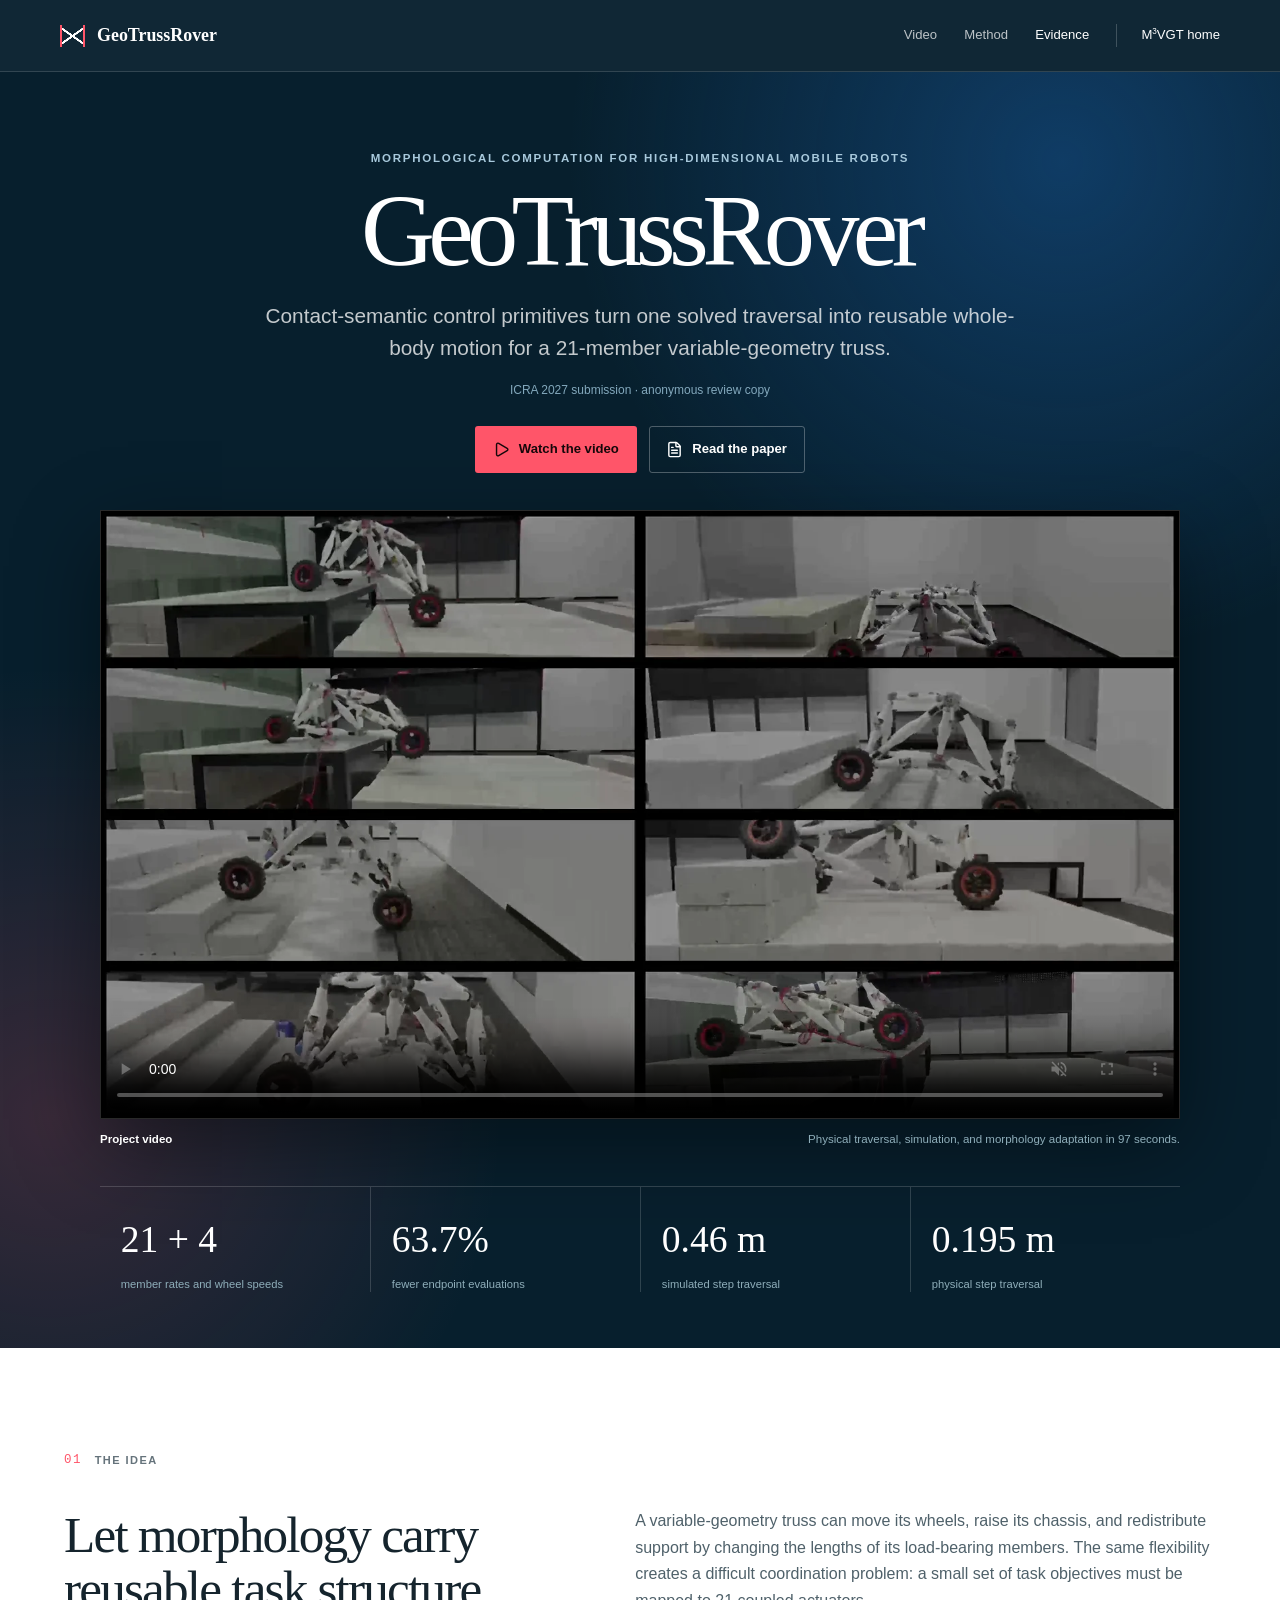
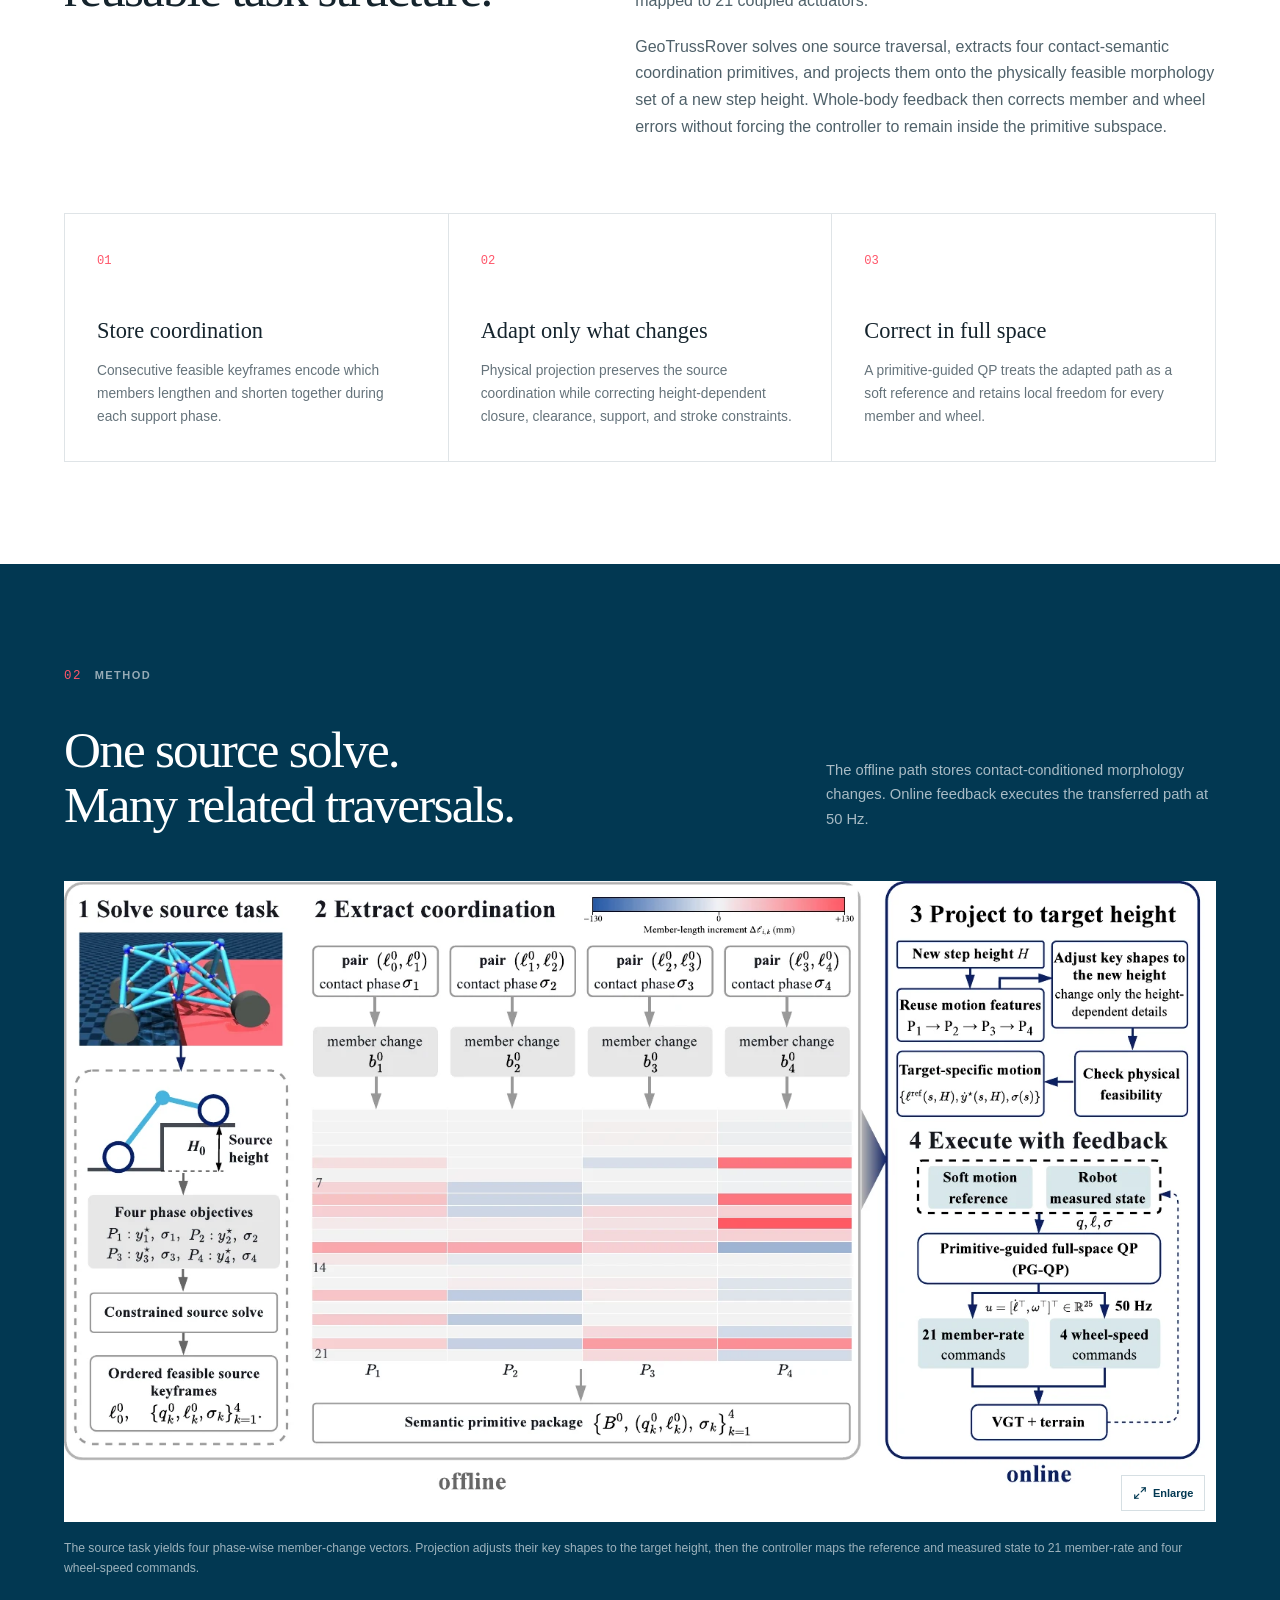
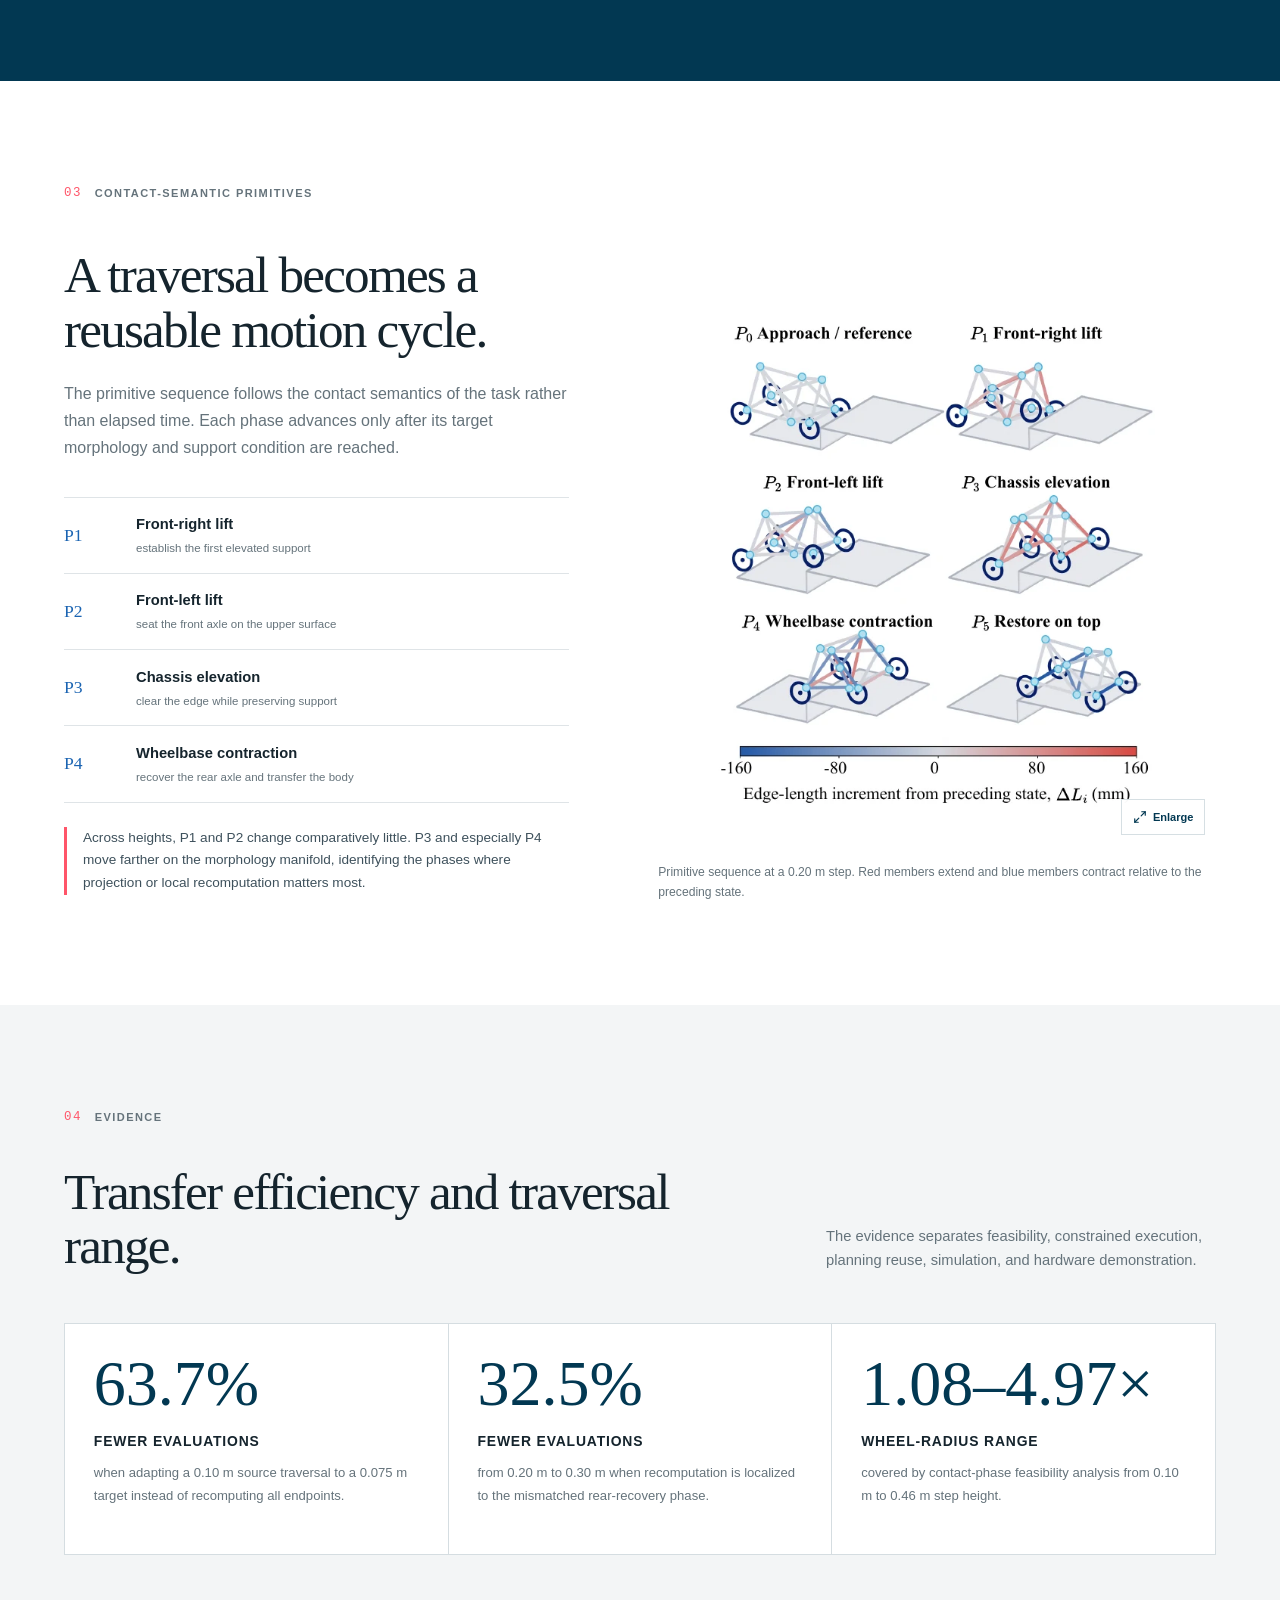
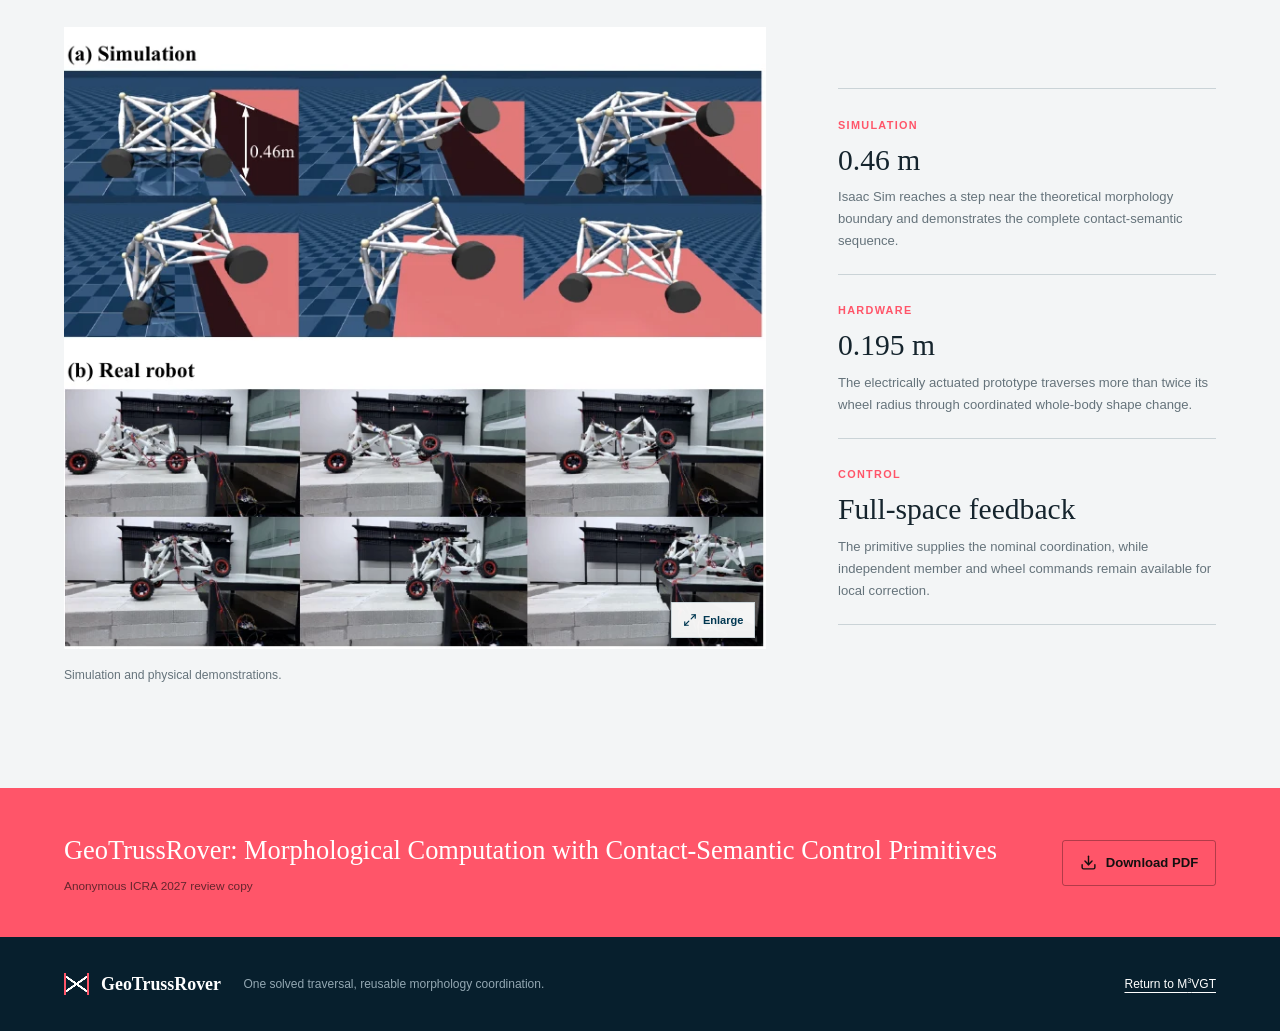
==== geotrussrover/index.html @ 6e85b012 "Add GeoTrussRover project subpage" ====
<!doctype html>
<html lang="en">
<head>
  <meta charset="utf-8">
  <meta name="viewport" content="width=device-width,initial-scale=1">
  <meta name="description" content="GeoTrussRover uses contact-semantic morphology primitives and constrained whole-body feedback to reuse a solved variable-geometry-truss traversal across step heights.">
  <meta name="theme-color" content="#071f2d">
  <link rel="canonical" href="https://m3vgt.github.io/geotrussrover/">
  <link rel="icon" type="image/svg+xml" href="data:image/svg+xml,%3Csvg xmlns='http://www.w3.org/2000/svg' viewBox='0 0 64 64'%3E%3Crect width='64' height='64' rx='12' fill='%23023852'/%3E%3Cg stroke='%23fff' stroke-width='4' fill='none'%3E%3Cpath d='M13 43 31 13l20 30H13Z'/%3E%3Cpath d='m13 43 38-20M31 13l-2 40'/%3E%3C/g%3E%3Cg fill='%23ff5569'%3E%3Ccircle cx='13' cy='43' r='5'/%3E%3Ccircle cx='31' cy='13' r='5'/%3E%3Ccircle cx='51' cy='43' r='5'/%3E%3C/g%3E%3C/svg%3E">
  <title>GeoTrussRover | Contact-Semantic Control Primitives</title>
  <link rel="stylesheet" href="style.css">
  <script defer src="../assets/vendor/lucide.min.js"></script>
  <script defer src="app.js"></script>
</head>
<body>
  <a class="skip-link" href="#video">Skip to the project video</a>

  <header class="site-header">
    <a class="brand" href="#top" aria-label="GeoTrussRover home">
      <span class="brand-mark" aria-hidden="true"></span>
      <span>GeoTrussRover</span>
    </a>
    <nav aria-label="Project navigation">
      <a href="#video">Video</a>
      <a href="#method">Method</a>
      <a href="#evidence">Evidence</a>
      <a class="parent-link" href="../">M<sup>3</sup>VGT home</a>
    </nav>
  </header>

  <main id="top">
    <section class="hero" aria-labelledby="project-title">
      <div class="hero-copy">
        <p class="kicker">Morphological computation for high-dimensional mobile robots</p>
        <h1 id="project-title">GeoTrussRover</h1>
        <p class="hero-subtitle">Contact-semantic control primitives turn one solved traversal into reusable whole-body motion for a 21-member variable-geometry truss.</p>
        <p class="review-note">ICRA 2027 submission · anonymous review copy</p>
        <div class="hero-actions">
          <a class="button primary" href="#video"><i data-lucide="play" aria-hidden="true"></i> Watch the video</a>
          <a class="button secondary" href="assets/docs/GeoTrussRover.pdf"><i data-lucide="file-text" aria-hidden="true"></i> Read the paper</a>
        </div>
      </div>

      <div id="video" class="hero-video">
        <div class="video-frame">
          <video controls autoplay muted playsinline preload="metadata" poster="assets/images/video-poster.webp" aria-label="GeoTrussRover project video">
            <source src="assets/video/geotrussrover-intro.mp4" type="video/mp4">
            Your browser does not support HTML video. <a href="assets/video/geotrussrover-intro.mp4">Download the project video.</a>
          </video>
        </div>
        <p class="video-caption"><span>Project video</span> Physical traversal, simulation, and morphology adaptation in 97 seconds.</p>
      </div>

      <div class="hero-metrics" aria-label="Project highlights">
        <div><strong>21 + 4</strong><span>member rates and wheel speeds</span></div>
        <div><strong>63.7%</strong><span>fewer endpoint evaluations</span></div>
        <div><strong>0.46 m</strong><span>simulated step traversal</span></div>
        <div><strong>0.195 m</strong><span>physical step traversal</span></div>
      </div>
    </section>

    <section class="summary section-pad" aria-labelledby="summary-title">
      <div class="section-index"><span>01</span> THE IDEA</div>
      <div class="summary-grid">
        <h2 id="summary-title">Let morphology carry reusable task structure.</h2>
        <div class="summary-copy">
          <p>A variable-geometry truss can move its wheels, raise its chassis, and redistribute support by changing the lengths of its load-bearing members. The same flexibility creates a difficult coordination problem: a small set of task objectives must be mapped to 21 coupled actuators.</p>
          <p>GeoTrussRover solves one source traversal, extracts four contact-semantic coordination primitives, and projects them onto the physically feasible morphology set of a new step height. Whole-body feedback then corrects member and wheel errors without forcing the controller to remain inside the primitive subspace.</p>
        </div>
      </div>
      <div class="idea-cards">
        <article><span>01</span><h3>Store coordination</h3><p>Consecutive feasible keyframes encode which members lengthen and shorten together during each support phase.</p></article>
        <article><span>02</span><h3>Adapt only what changes</h3><p>Physical projection preserves the source coordination while correcting height-dependent closure, clearance, support, and stroke constraints.</p></article>
        <article><span>03</span><h3>Correct in full space</h3><p>A primitive-guided QP treats the adapted path as a soft reference and retains local freedom for every member and wheel.</p></article>
      </div>
    </section>

    <section id="method" class="method section-pad" aria-labelledby="method-title">
      <div class="section-index light"><span>02</span> METHOD</div>
      <div class="section-heading light">
        <h2 id="method-title">One source solve.<br>Many related traversals.</h2>
        <p>The offline path stores contact-conditioned morphology changes. Online feedback executes the transferred path at 50 Hz.</p>
      </div>
      <figure class="wide-figure">
        <button class="zoom-trigger" data-image="assets/images/method.webp" data-caption="GeoTrussRover method: solve a source task, extract phase coordination, project it to a target height, and execute with primitive-guided whole-body feedback." aria-label="Enlarge the method figure">
          <img src="assets/images/method.webp" width="1568" height="872" loading="lazy" alt="GeoTrussRover pipeline from source traversal through primitive extraction and physical projection to whole-body feedback">
          <span class="zoom-label"><i data-lucide="maximize-2" aria-hidden="true"></i> Enlarge</span>
        </button>
        <figcaption>The source task yields four phase-wise member-change vectors. Projection adjusts their key shapes to the target height, then the controller maps the reference and measured state to 21 member-rate and four wheel-speed commands.</figcaption>
      </figure>
    </section>

    <section class="primitives section-pad" aria-labelledby="primitive-title">
      <div class="section-index"><span>03</span> CONTACT-SEMANTIC PRIMITIVES</div>
      <div class="primitive-layout">
        <div class="primitive-copy">
          <h2 id="primitive-title">A traversal becomes a reusable motion cycle.</h2>
          <p>The primitive sequence follows the contact semantics of the task rather than elapsed time. Each phase advances only after its target morphology and support condition are reached.</p>
          <ol class="phase-list">
            <li><span>P1</span><div><strong>Front-right lift</strong><small>establish the first elevated support</small></div></li>
            <li><span>P2</span><div><strong>Front-left lift</strong><small>seat the front axle on the upper surface</small></div></li>
            <li><span>P3</span><div><strong>Chassis elevation</strong><small>clear the edge while preserving support</small></div></li>
            <li><span>P4</span><div><strong>Wheelbase contraction</strong><small>recover the rear axle and transfer the body</small></div></li>
          </ol>
          <p class="phase-note">Across heights, P1 and P2 change comparatively little. P3 and especially P4 move farther on the morphology manifold, identifying the phases where projection or local recomputation matters most.</p>
        </div>
        <figure class="portrait-figure">
          <button class="zoom-trigger" data-image="assets/images/primitives.webp" data-caption="Contact-semantic primitive sequence at a 0.20 m step. Red members extend and blue members contract relative to the preceding state." aria-label="Enlarge the primitive sequence">
            <img src="assets/images/primitives.webp" width="737" height="800" loading="lazy" alt="Six stages of GeoTrussRover crossing a step with members colored by length change">
            <span class="zoom-label"><i data-lucide="maximize-2" aria-hidden="true"></i> Enlarge</span>
          </button>
          <figcaption>Primitive sequence at a 0.20 m step. Red members extend and blue members contract relative to the preceding state.</figcaption>
        </figure>
      </div>
    </section>

    <section id="evidence" class="evidence section-pad" aria-labelledby="evidence-title">
      <div class="section-index"><span>04</span> EVIDENCE</div>
      <div class="section-heading">
        <h2 id="evidence-title">Transfer efficiency and traversal range.</h2>
        <p>The evidence separates feasibility, constrained execution, planning reuse, simulation, and hardware demonstration.</p>
      </div>

      <div class="result-strip">
        <article><strong>63.7%</strong><h3>fewer evaluations</h3><p>when adapting a 0.10 m source traversal to a 0.075 m target instead of recomputing all endpoints.</p></article>
        <article><strong>32.5%</strong><h3>fewer evaluations</h3><p>from 0.20 m to 0.30 m when recomputation is localized to the mismatched rear-recovery phase.</p></article>
        <article><strong>1.08–4.97×</strong><h3>wheel-radius range</h3><p>covered by contact-phase feasibility analysis from 0.10 m to 0.46 m step height.</p></article>
      </div>

      <div class="evidence-layout">
        <figure class="evidence-figure">
          <button class="zoom-trigger" data-image="assets/images/evidence.webp" data-caption="GeoTrussRover simulation and physical demonstrations. Isaac Sim reaches 0.46 m; the electric prototype traverses 0.195 m." aria-label="Enlarge simulation and hardware evidence">
            <img src="assets/images/evidence.webp" width="753" height="668" loading="lazy" alt="Simulation sequence on a 0.46 m step and real robot sequence on a 0.195 m step">
            <span class="zoom-label"><i data-lucide="maximize-2" aria-hidden="true"></i> Enlarge</span>
          </button>
          <figcaption>Simulation and physical demonstrations.</figcaption>
        </figure>
        <div class="evidence-copy">
          <div><span>Simulation</span><h3>0.46 m</h3><p>Isaac Sim reaches a step near the theoretical morphology boundary and demonstrates the complete contact-semantic sequence.</p></div>
          <div><span>Hardware</span><h3>0.195 m</h3><p>The electrically actuated prototype traverses more than twice its wheel radius through coordinated whole-body shape change.</p></div>
          <div><span>Control</span><h3>Full-space feedback</h3><p>The primitive supplies the nominal coordination, while independent member and wheel commands remain available for local correction.</p></div>
        </div>
      </div>
    </section>

    <section class="paper-band" aria-label="Paper download">
      <div>
        <p>GeoTrussRover: Morphological Computation with Contact-Semantic Control Primitives</p>
        <span>Anonymous ICRA 2027 review copy</span>
      </div>
      <a class="button paper-button" href="assets/docs/GeoTrussRover.pdf"><i data-lucide="download" aria-hidden="true"></i> Download PDF</a>
    </section>
  </main>

  <footer>
    <a class="brand footer-brand" href="#top"><span class="brand-mark" aria-hidden="true"></span><span>GeoTrussRover</span></a>
    <p>One solved traversal, reusable morphology coordination.</p>
    <a href="../">Return to M<sup>3</sup>VGT</a>
  </footer>

  <dialog id="figure-dialog" aria-label="Enlarged research figure">
    <button id="close-dialog" class="dialog-close" aria-label="Close enlarged figure"><i data-lucide="x" aria-hidden="true"></i></button>
    <img id="dialog-image" alt="">
    <p id="dialog-caption"></p>
  </dialog>
</body>
</html>
---- geotrussrover/style.css ----
:root {
  --navy: #023852;
  --navy-deep: #071f2d;
  --blue: #1b64b2;
  --red: #ff5569;
  --paper: #ffffff;
  --soft: #f3f5f6;
  --line: #dfe4e7;
  --ink: #15242d;
  --muted: #65737b;
  --max: 1160px;
}

* { box-sizing: border-box; }
html { scroll-behavior: smooth; scroll-padding-top: 84px; }
body { margin: 0; color: var(--ink); background: var(--paper); font: 16px/1.68 -apple-system, BlinkMacSystemFont, "Segoe UI", Arial, sans-serif; }
a { color: inherit; text-underline-offset: 4px; }
button, video { font: inherit; }
button { color: inherit; }
img { display: block; max-width: 100%; }
h1, h2, h3, p, figure { margin: 0; }
h1, h2 { font-family: Georgia, "Times New Roman", serif; font-weight: 400; }
h2 { font-size: clamp(2.15rem, 4vw, 3.9rem); line-height: 1.06; letter-spacing: -0.035em; }
h3 { line-height: 1.35; }
sup { font-size: 0.62em; line-height: 0; }

.skip-link { position: fixed; left: 1rem; top: -5rem; z-index: 100; padding: 0.75rem 1rem; background: white; color: var(--navy); }
.skip-link:focus { top: 1rem; }

.site-header { position: sticky; top: 0; z-index: 30; height: 72px; display: flex; align-items: center; justify-content: space-between; gap: 2rem; padding: 0 max(4%, calc((100% - var(--max)) / 2)); border-bottom: 1px solid rgba(255,255,255,.14); background: rgba(7,31,45,.96); color: white; backdrop-filter: blur(14px); }
.brand { display: inline-flex; align-items: center; gap: 0.75rem; color: inherit; text-decoration: none; font-family: Georgia, "Times New Roman", serif; font-size: 1.12rem; font-weight: 600; }
.brand-mark { width: 25px; height: 22px; display: inline-block; background: linear-gradient(145deg, transparent 46%, white 47% 53%, transparent 54%), linear-gradient(35deg, transparent 46%, white 47% 53%, transparent 54%); border-left: 2px solid var(--red); border-right: 2px solid var(--red); }
nav { display: flex; align-items: center; gap: 1.7rem; }
nav a { color: rgba(255,255,255,.72); text-decoration: none; font-size: 0.82rem; }
nav a:hover, nav a.active { color: white; }
nav .parent-link { padding-left: 1.5rem; border-left: 1px solid rgba(255,255,255,.2); color: white; }

.hero { min-height: calc(100svh - 72px); padding: clamp(3rem, 6vw, 5.5rem) max(4%, calc((100% - var(--max)) / 2)) 3.5rem; color: white; background: radial-gradient(circle at 83% 7%, rgba(27,100,178,.42), transparent 31%), radial-gradient(circle at 4% 82%, rgba(255,85,105,.2), transparent 28%), var(--navy-deep); overflow: hidden; }
.hero-copy { max-width: 900px; margin: 0 auto 2.35rem; text-align: center; }
.kicker { margin-bottom: 1rem; color: #a8c9dc; font-size: 0.72rem; font-weight: 700; letter-spacing: 0.15em; text-transform: uppercase; }
h1 { font-size: clamp(3.3rem, 8vw, 7rem); line-height: 0.92; letter-spacing: -0.065em; }
.hero-subtitle { max-width: 760px; margin: 1.35rem auto 0; color: rgba(255,255,255,.76); font-size: clamp(1rem, 2vw, 1.3rem); line-height: 1.55; }
.review-note { margin-top: 1rem; color: #83a8bc; font-size: 0.75rem; }
.hero-actions { display: flex; justify-content: center; gap: 0.75rem; margin-top: 1.6rem; }
.button { min-height: 44px; display: inline-flex; align-items: center; justify-content: center; gap: 0.55rem; padding: 0.7rem 1.05rem; border: 1px solid transparent; border-radius: 3px; text-decoration: none; font-size: 0.82rem; font-weight: 650; }
.button svg { width: 17px; height: 17px; }
.button.primary { background: var(--red); color: #16070a; }
.button.primary:hover { background: #ff7383; }
.button.secondary { border-color: rgba(255,255,255,.28); color: white; }
.button.secondary:hover { border-color: white; }
.hero-video { width: min(100%, 1080px); margin: 0 auto; }
.video-frame { overflow: hidden; border: 1px solid rgba(255,255,255,.16); background: #000; box-shadow: 0 28px 80px rgba(0,0,0,.42); }
.video-frame video { display: block; width: 100%; aspect-ratio: 16 / 9; background: black; }
.video-caption { display: flex; justify-content: space-between; gap: 1rem; margin-top: 0.7rem; color: #8faeba; font-size: 0.72rem; }
.video-caption span { color: white; font-weight: 650; }
.hero-metrics { width: min(100%, 1080px); display: grid; grid-template-columns: repeat(4, 1fr); margin: 2.3rem auto 0; border-top: 1px solid rgba(255,255,255,.16); }
.hero-metrics div { padding: 1.35rem 1.3rem 0; border-left: 1px solid rgba(255,255,255,.16); }
.hero-metrics div:first-child { border-left: 0; }
.hero-metrics strong { display: block; font-family: Georgia, "Times New Roman", serif; font-size: clamp(1.6rem, 3vw, 2.35rem); font-weight: 400; }
.hero-metrics span { display: block; margin-top: 0.28rem; color: #8faeba; font-size: 0.7rem; line-height: 1.45; }

.section-pad { padding: clamp(4.3rem, 8vw, 7.5rem) max(5%, calc((100% - var(--max)) / 2)); }
.section-index { display: flex; align-items: center; gap: 0.8rem; margin-bottom: 2.4rem; color: var(--muted); font-size: 0.69rem; font-weight: 750; letter-spacing: 0.13em; }
.section-index span { color: var(--red); font: 0.78rem ui-monospace, SFMono-Regular, Menlo, monospace; }
.section-index.light { color: #95aab5; }
.section-heading { display: flex; justify-content: space-between; align-items: flex-end; gap: 3rem; margin-bottom: 3.1rem; }
.section-heading > p { max-width: 390px; color: var(--muted); font-size: 0.92rem; }
.section-heading.light > p { color: #a8bbc5; }

.summary-grid { display: grid; grid-template-columns: 0.9fr 1.1fr; gap: 6rem; }
.summary-copy { color: #4f616a; }
.summary-copy p + p { margin-top: 1.15rem; }
.idea-cards { display: grid; grid-template-columns: repeat(3, 1fr); gap: 1px; margin-top: 4.5rem; background: var(--line); border: 1px solid var(--line); }
.idea-cards article { min-height: 240px; padding: 2rem; background: white; }
.idea-cards article > span { color: var(--red); font: 0.76rem ui-monospace, SFMono-Regular, Menlo, monospace; }
.idea-cards h3 { margin-top: 2.7rem; font-family: Georgia, "Times New Roman", serif; font-size: 1.4rem; font-weight: 400; }
.idea-cards p { margin-top: 0.8rem; color: var(--muted); font-size: 0.86rem; }

.method { color: white; background: var(--navy); }
.wide-figure { margin-top: 1rem; }
.zoom-trigger { position: relative; width: 100%; display: block; padding: 0; overflow: hidden; border: 0; background: white; cursor: zoom-in; }
.zoom-trigger img { width: 100%; height: auto; transition: transform .35s ease; }
.zoom-trigger:hover img { transform: scale(1.008); }
.zoom-label { position: absolute; right: 0.7rem; bottom: 0.7rem; display: flex; align-items: center; gap: 0.4rem; padding: 0.48rem 0.65rem; border: 1px solid rgba(2,56,82,.16); background: rgba(255,255,255,.94); color: var(--navy); font-size: 0.69rem; font-weight: 650; }
.zoom-label svg { width: 14px; height: 14px; }
.wide-figure figcaption, .portrait-figure figcaption, .evidence-figure figcaption { margin-top: 1rem; color: #9eb3bd; font-size: 0.76rem; }

.primitive-layout { display: grid; grid-template-columns: .95fr 1.05fr; align-items: center; gap: clamp(3rem, 7vw, 7rem); }
.primitive-copy > p { max-width: 540px; margin-top: 1.5rem; color: var(--muted); }
.phase-list { padding: 0; margin: 2.2rem 0 0; list-style: none; border-top: 1px solid var(--line); }
.phase-list li { display: grid; grid-template-columns: 56px 1fr; gap: 1rem; align-items: center; padding: 0.9rem 0; border-bottom: 1px solid var(--line); }
.phase-list li > span { color: var(--blue); font-family: Georgia, "Times New Roman", serif; font-size: 1.1rem; }
.phase-list strong, .phase-list small { display: block; }
.phase-list strong { font-size: 0.92rem; }
.phase-list small { margin-top: 0.15rem; color: var(--muted); font-size: 0.72rem; }
.primitive-copy .phase-note { padding-left: 1rem; border-left: 3px solid var(--red); color: #3e515c; font-size: 0.85rem; }
.portrait-figure { max-width: 600px; justify-self: end; }
.portrait-figure .zoom-trigger { background: var(--soft); }
.portrait-figure figcaption { color: var(--muted); }

.evidence { background: var(--soft); }
.result-strip { display: grid; grid-template-columns: repeat(3, 1fr); gap: 1px; margin-bottom: 4.5rem; background: #d5dde1; border: 1px solid #d5dde1; }
.result-strip article { min-height: 230px; padding: 1.8rem; background: white; }
.result-strip strong { display: block; color: var(--navy); font-family: Georgia, "Times New Roman", serif; font-size: clamp(2.5rem, 5vw, 4.2rem); font-weight: 400; line-height: 1; }
.result-strip h3 { margin-top: 1rem; font-size: 0.87rem; text-transform: uppercase; letter-spacing: 0.06em; }
.result-strip p { margin-top: 0.7rem; color: var(--muted); font-size: 0.82rem; }
.evidence-layout { display: grid; grid-template-columns: 1.3fr 0.7fr; gap: 4.5rem; align-items: center; }
.evidence-figure .zoom-trigger { background: white; }
.evidence-figure figcaption { color: var(--muted); }
.evidence-copy { border-top: 1px solid #cad3d7; }
.evidence-copy > div { padding: 1.35rem 0; border-bottom: 1px solid #cad3d7; }
.evidence-copy span { color: var(--red); font-size: 0.68rem; font-weight: 750; letter-spacing: 0.12em; text-transform: uppercase; }
.evidence-copy h3 { margin-top: 0.2rem; font-family: Georgia, "Times New Roman", serif; font-size: 1.85rem; font-weight: 400; }
.evidence-copy p { margin-top: 0.35rem; color: var(--muted); font-size: 0.82rem; }

.paper-band { display: flex; align-items: center; justify-content: space-between; gap: 2rem; padding: 2.5rem max(5%, calc((100% - var(--max)) / 2)); color: white; background: var(--red); }
.paper-band p { font-family: Georgia, "Times New Roman", serif; font-size: clamp(1.15rem, 2.5vw, 1.65rem); }
.paper-band span { display: block; margin-top: 0.3rem; color: rgba(18,13,14,.65); font-size: 0.74rem; }
.paper-button { flex-shrink: 0; border-color: rgba(0,0,0,.3); color: #141010; }
.paper-button:hover { background: white; }

footer { display: flex; align-items: center; gap: 1.4rem; padding: 2rem max(5%, calc((100% - var(--max)) / 2)); color: #93a7b2; background: var(--navy-deep); font-size: 0.75rem; }
footer .footer-brand { color: white; }
footer > a:last-child { margin-left: auto; color: white; }

dialog { width: min(1320px, 96vw); max-height: 95svh; padding: 2.5rem 1.2rem 1.2rem; overflow: auto; border: 1px solid var(--line); background: white; }
dialog::backdrop { background: rgba(2,20,29,.83); }
dialog img { width: 100%; max-height: 80svh; object-fit: contain; }
dialog p { margin-top: 1rem; color: var(--muted); font-size: 0.78rem; }
.dialog-close { position: sticky; top: 0; z-index: 2; float: right; width: 38px; height: 38px; display: grid; place-items: center; border: 1px solid var(--line); background: white; cursor: pointer; }
.dialog-close svg { width: 18px; height: 18px; }

button:focus-visible, a:focus-visible, video:focus-visible { outline: 3px solid var(--red); outline-offset: 4px; }

@media (max-width: 900px) {
  .site-header { padding: 0 4%; }
  nav { gap: 1rem; }
  nav .parent-link { padding-left: 1rem; }
  .summary-grid, .primitive-layout, .evidence-layout { grid-template-columns: 1fr; gap: 3rem; }
  .portrait-figure { justify-self: center; }
  .section-heading { align-items: flex-start; }
}

@media (max-width: 680px) {
  .site-header { height: 62px; }
  .site-header .brand span:last-child { display: none; }
  nav a { font-size: 0.72rem; }
  nav a:nth-child(2) { display: none; }
  nav .parent-link { padding-left: 0.8rem; }
  .hero { min-height: auto; padding-top: 3.2rem; }
  .hero-copy { margin-bottom: 1.8rem; }
  .hero-actions { flex-wrap: wrap; }
  .video-caption { display: block; }
  .video-caption span { margin-right: 0.4rem; }
  .hero-metrics { grid-template-columns: 1fr 1fr; }
  .hero-metrics div:nth-child(3) { border-left: 0; border-top: 1px solid rgba(255,255,255,.16); }
  .hero-metrics div:nth-child(4) { border-top: 1px solid rgba(255,255,255,.16); }
  .section-pad { padding-top: 4.2rem; padding-bottom: 4.2rem; }
  .section-heading { display: block; }
  .section-heading > p { margin-top: 1.3rem; }
  .idea-cards, .result-strip { grid-template-columns: 1fr; }
  .idea-cards article, .result-strip article { min-height: auto; }
  .idea-cards h3 { margin-top: 1.7rem; }
  .paper-band { align-items: flex-start; flex-direction: column; }
  footer { flex-wrap: wrap; }
  footer p { width: 100%; }
  footer > a:last-child { margin-left: 0; }
}

@media (prefers-reduced-motion: reduce) {
  html { scroll-behavior: auto; }
  * { transition: none !important; }
}
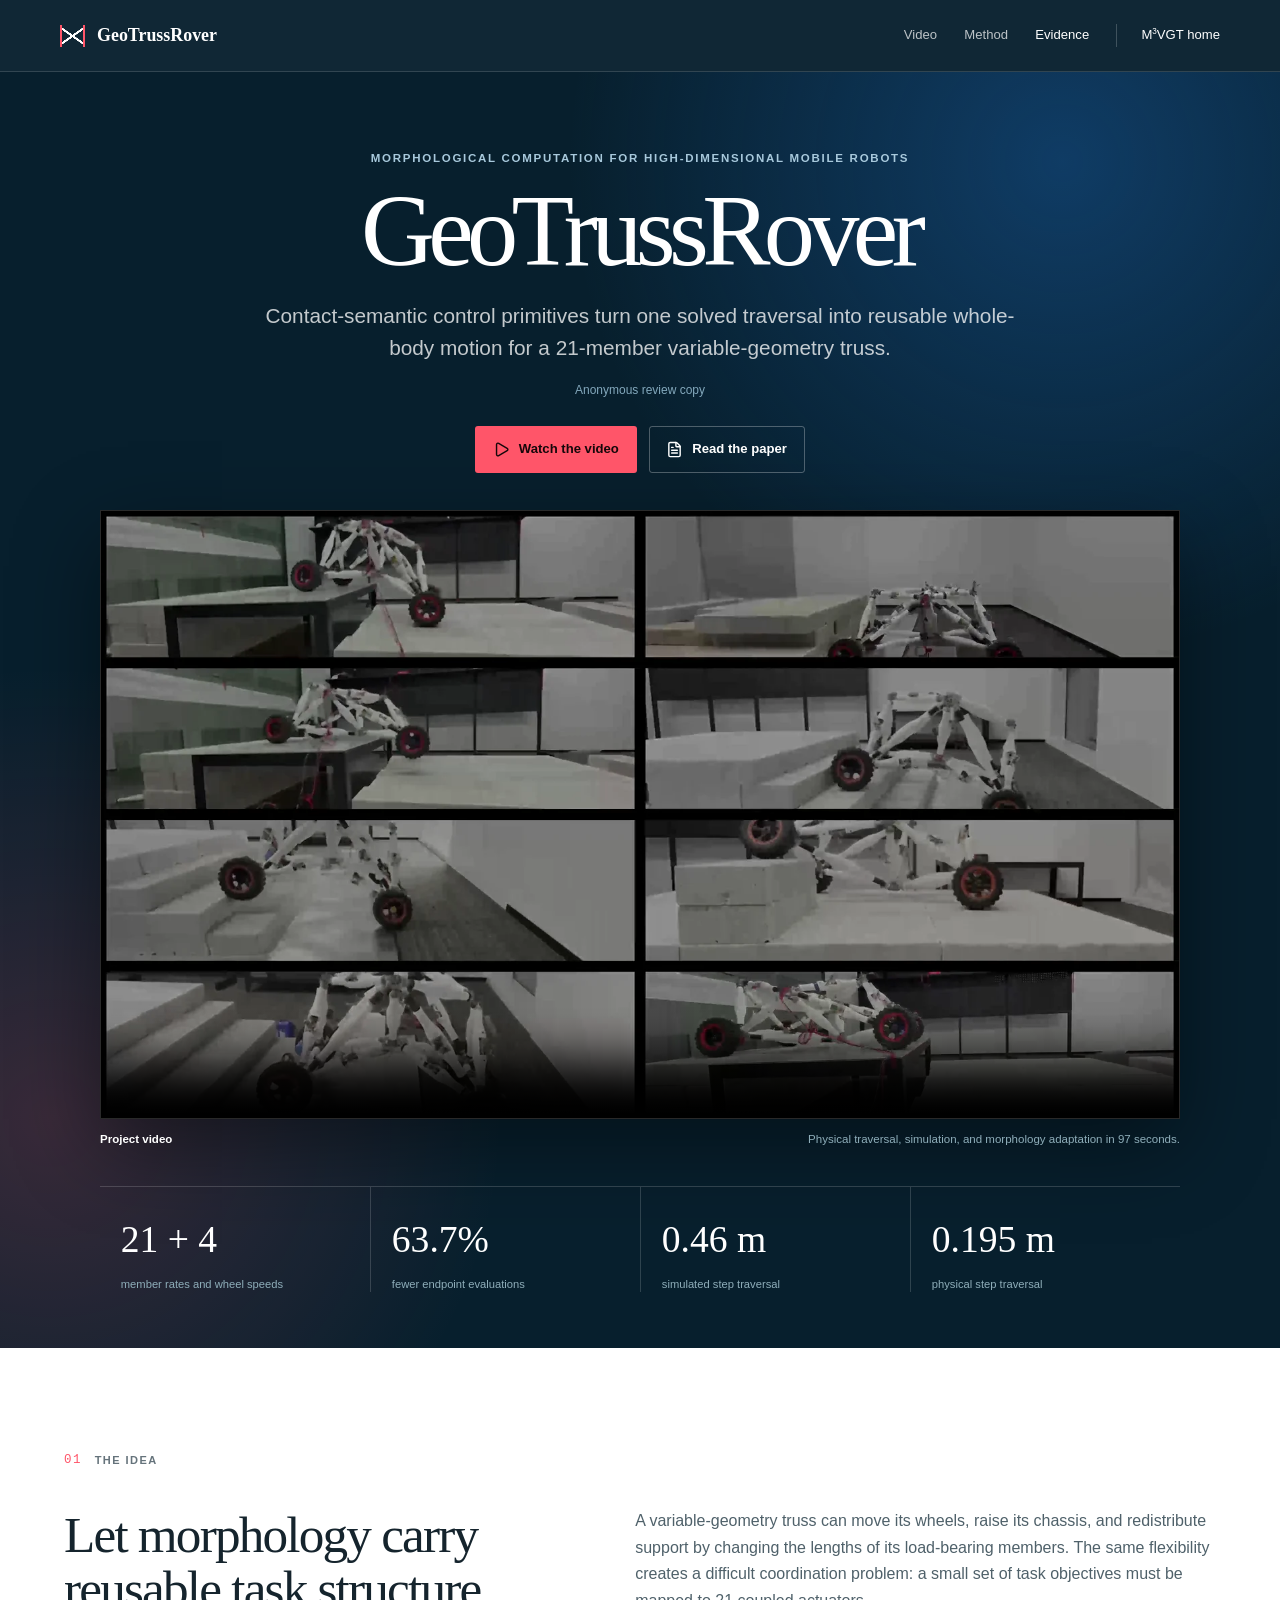
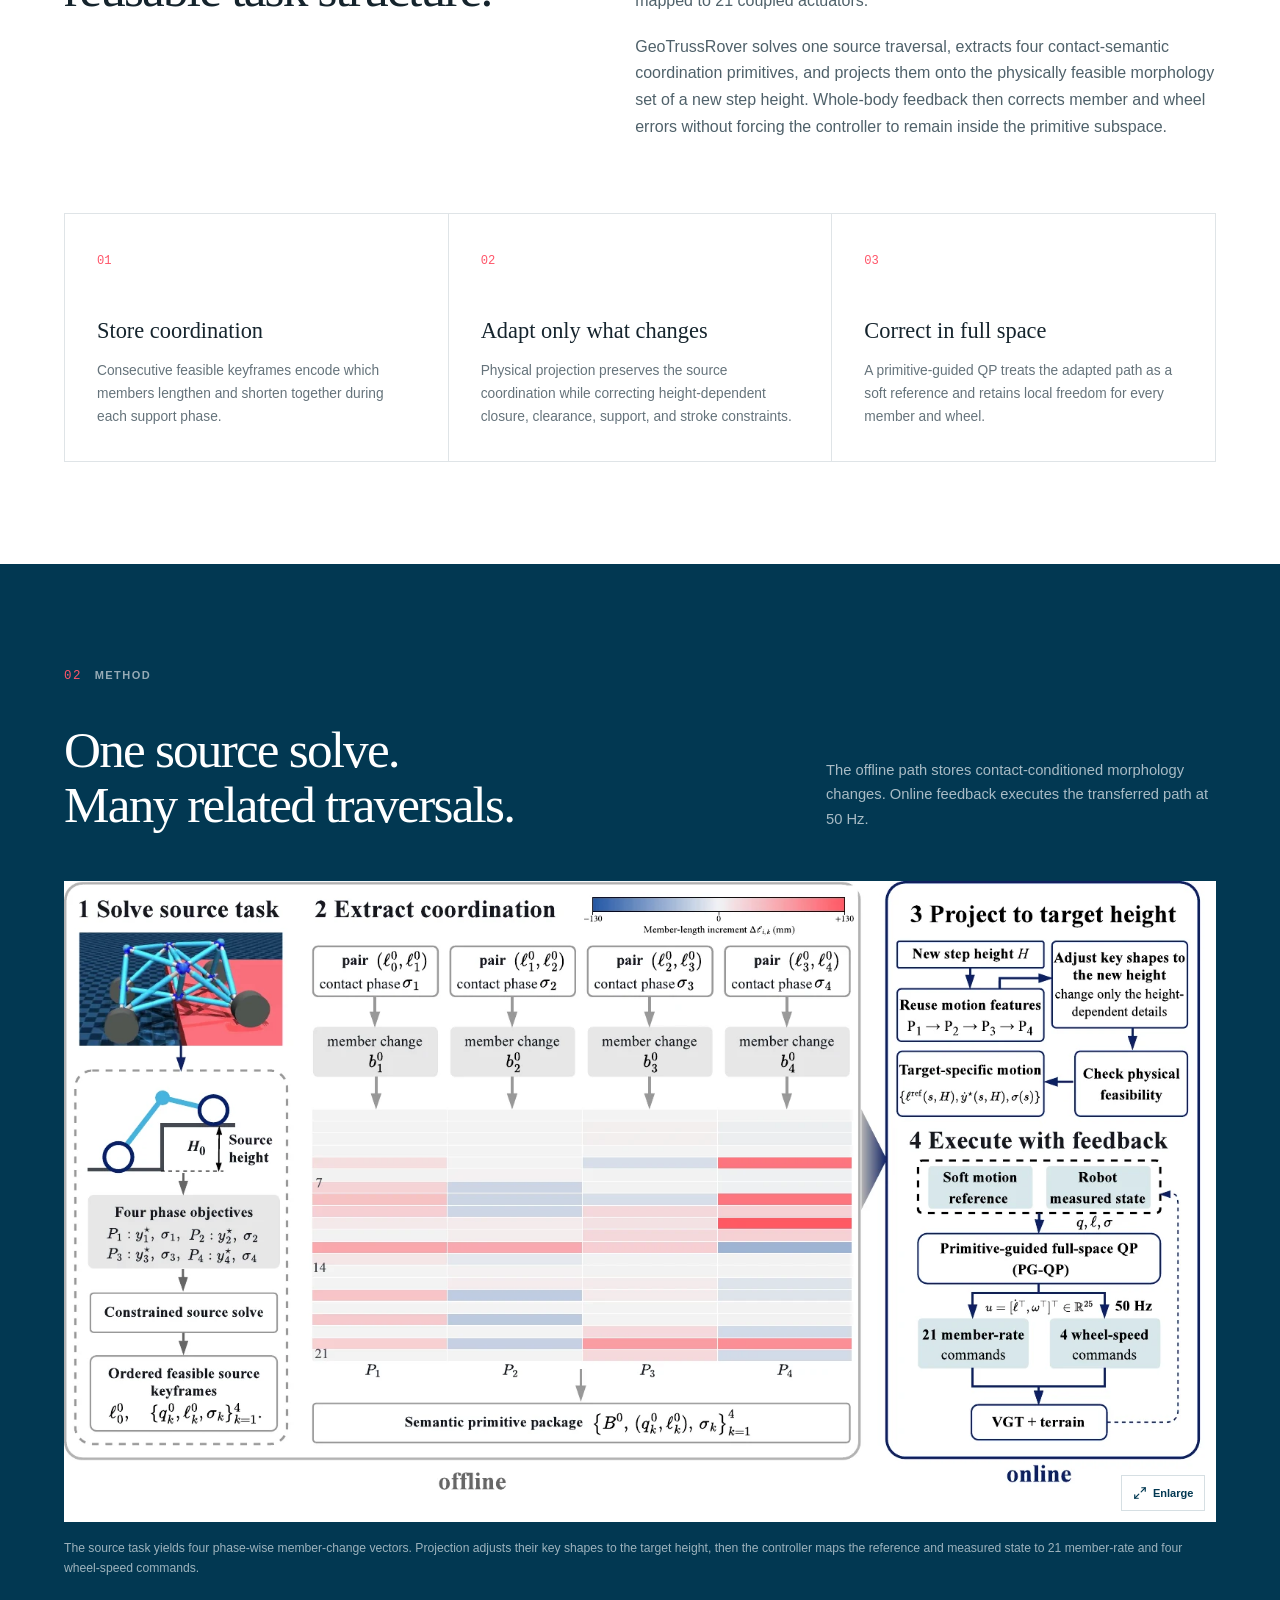
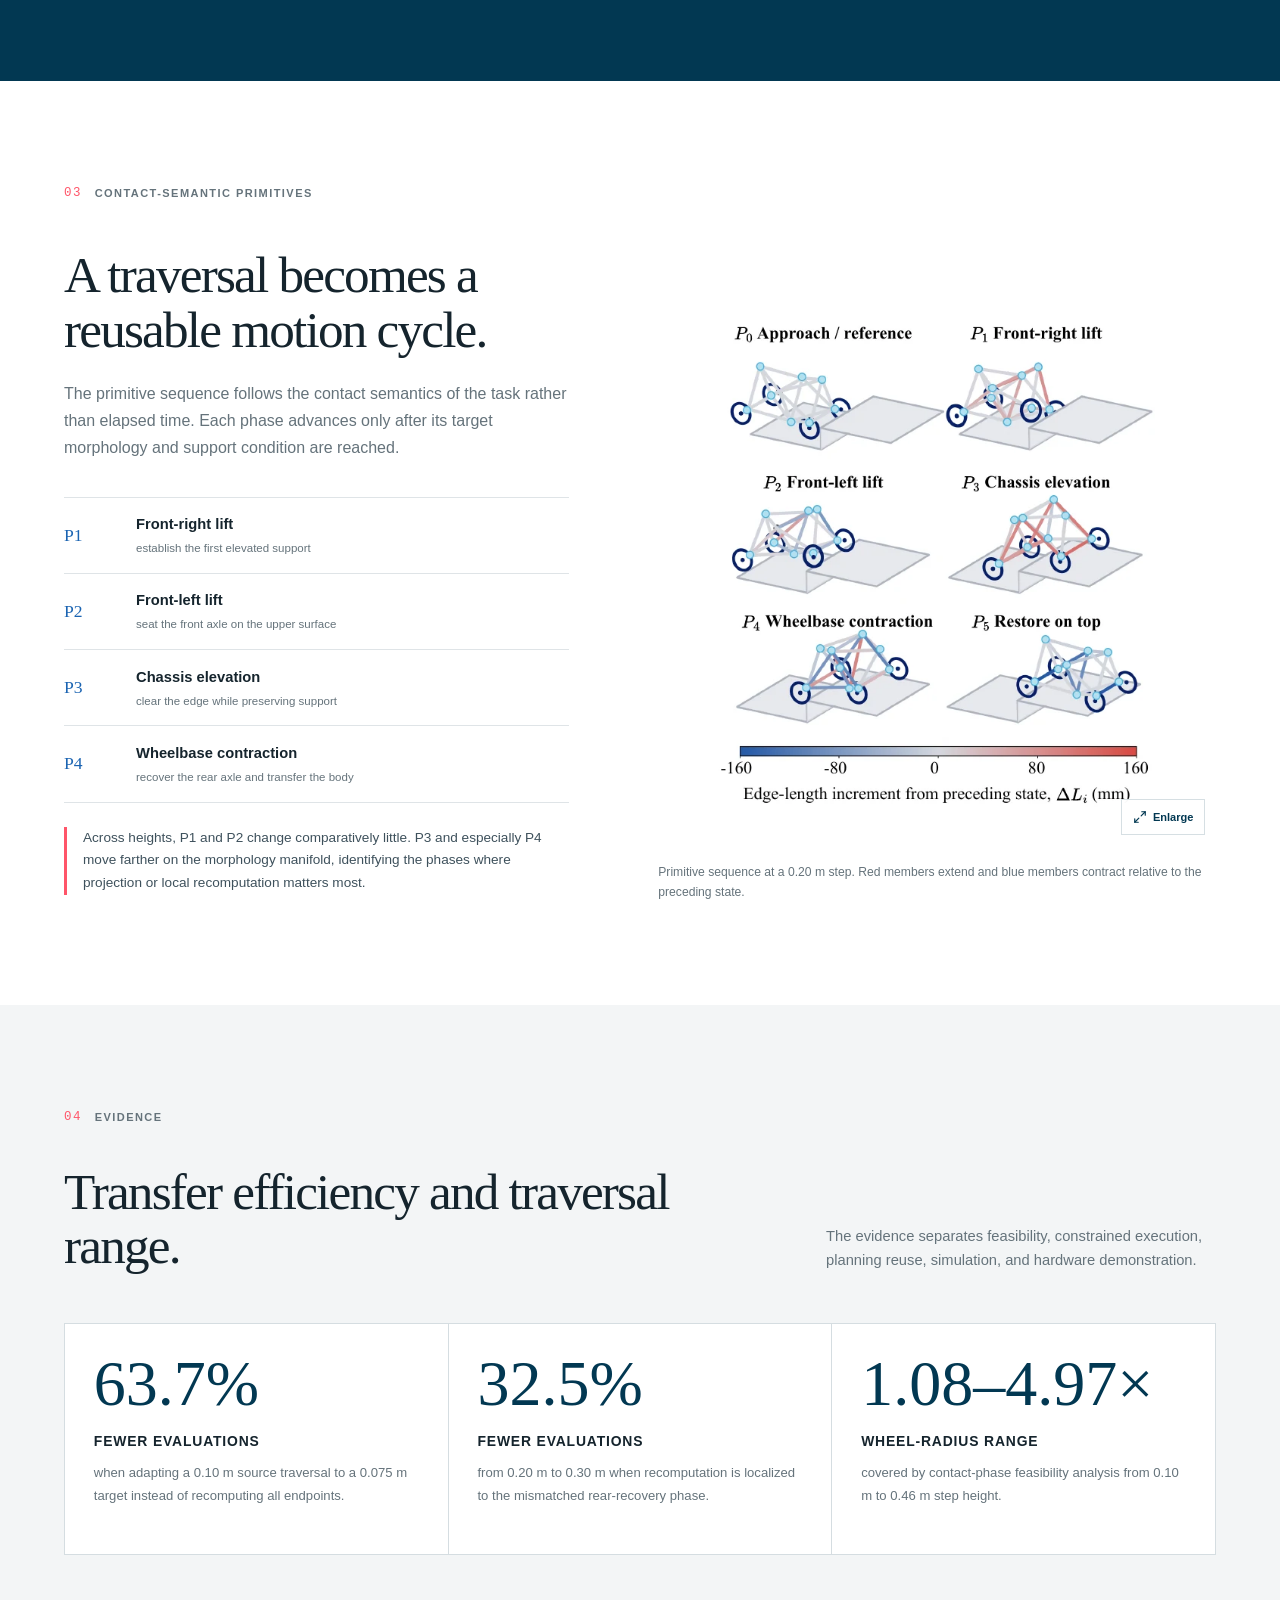
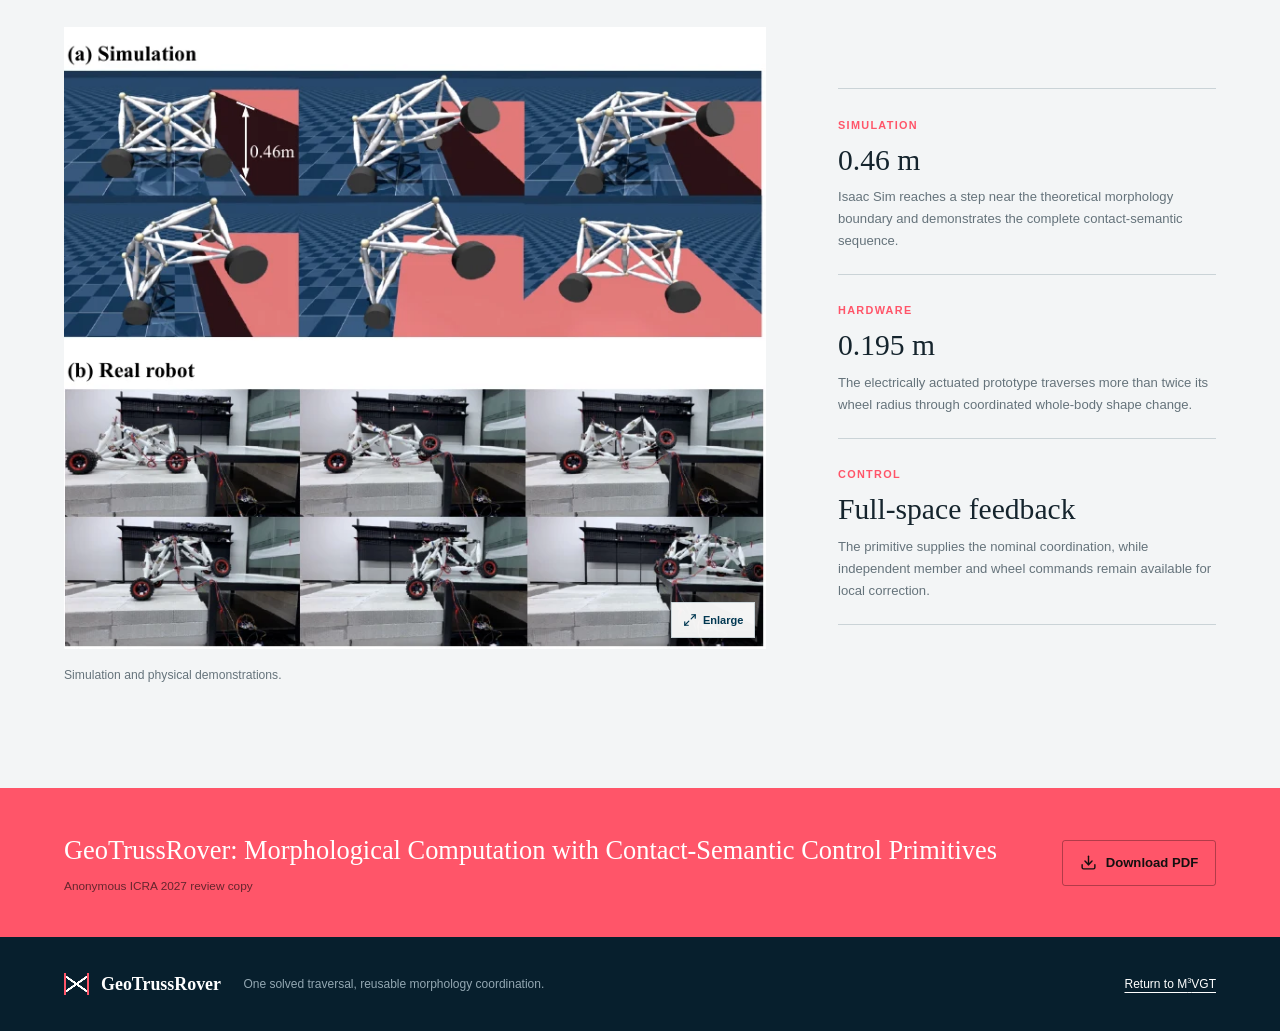
==== commit 8c398f3c: "Remove ICRA submission label" ====
--- a/geotrussrover/index.html
+++ b/geotrussrover/index.html
@@ -34,7 +34,7 @@
         <p class="kicker">Morphological computation for high-dimensional mobile robots</p>
         <h1 id="project-title">GeoTrussRover</h1>
         <p class="hero-subtitle">Contact-semantic control primitives turn one solved traversal into reusable whole-body motion for a 21-member variable-geometry truss.</p>
-        <p class="review-note">ICRA 2027 submission · anonymous review copy</p>
+        <p class="review-note">Anonymous review copy</p>
         <div class="hero-actions">
           <a class="button primary" href="#video"><i data-lucide="play" aria-hidden="true"></i> Watch the video</a>
           <a class="button secondary" href="assets/docs/GeoTrussRover.pdf"><i data-lucide="file-text" aria-hidden="true"></i> Read the paper</a>
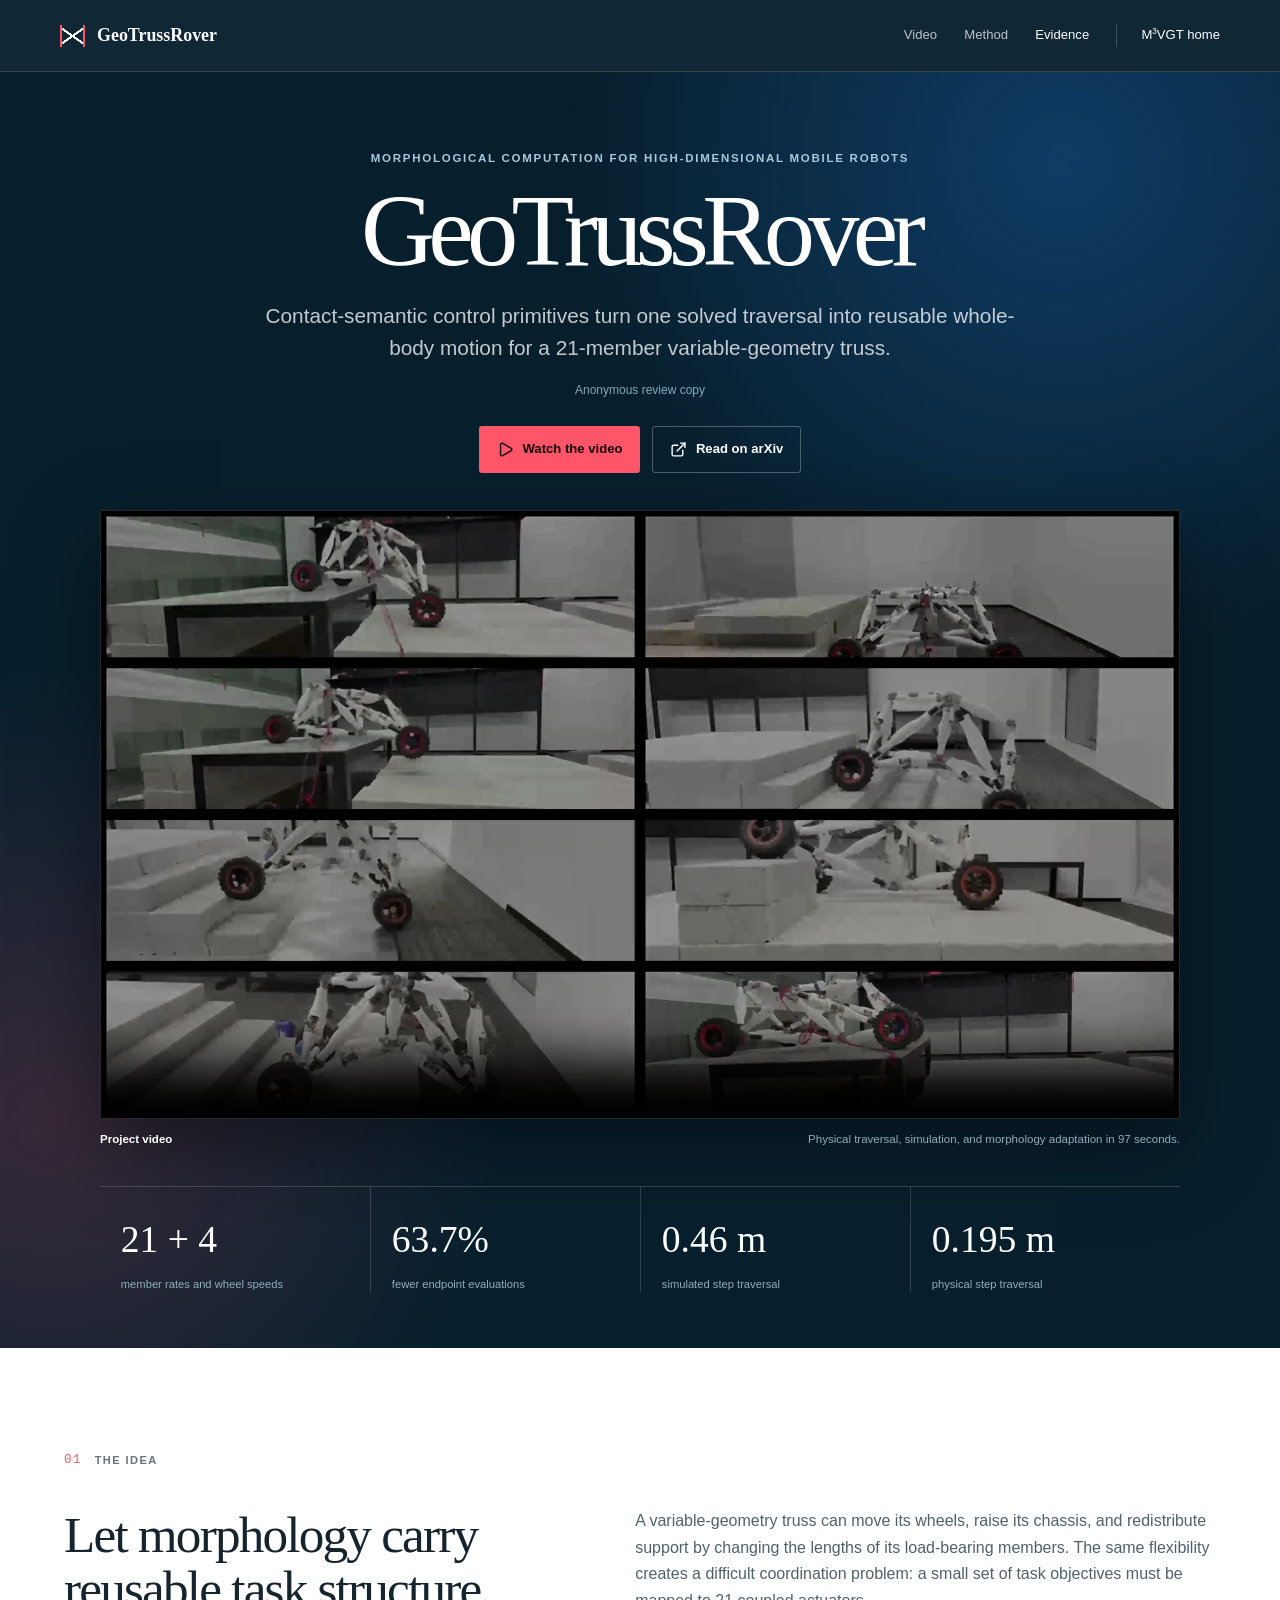
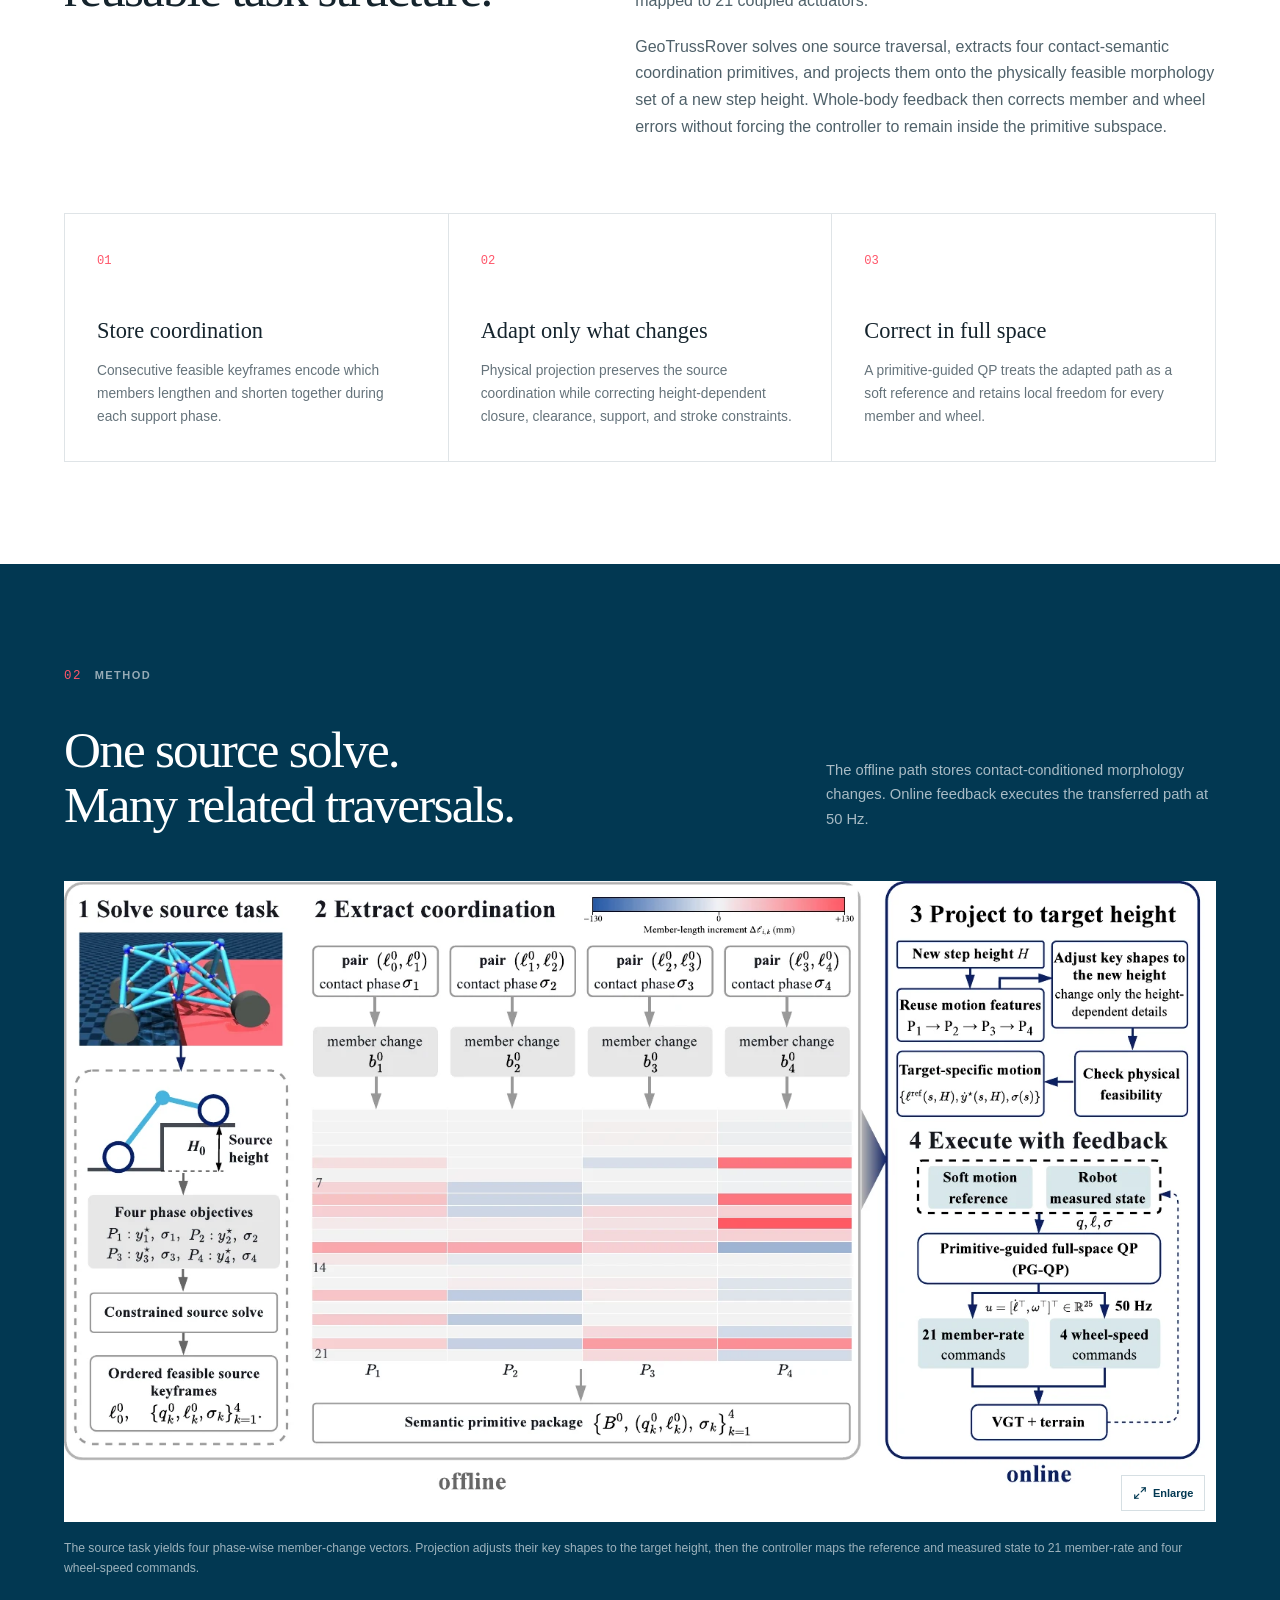
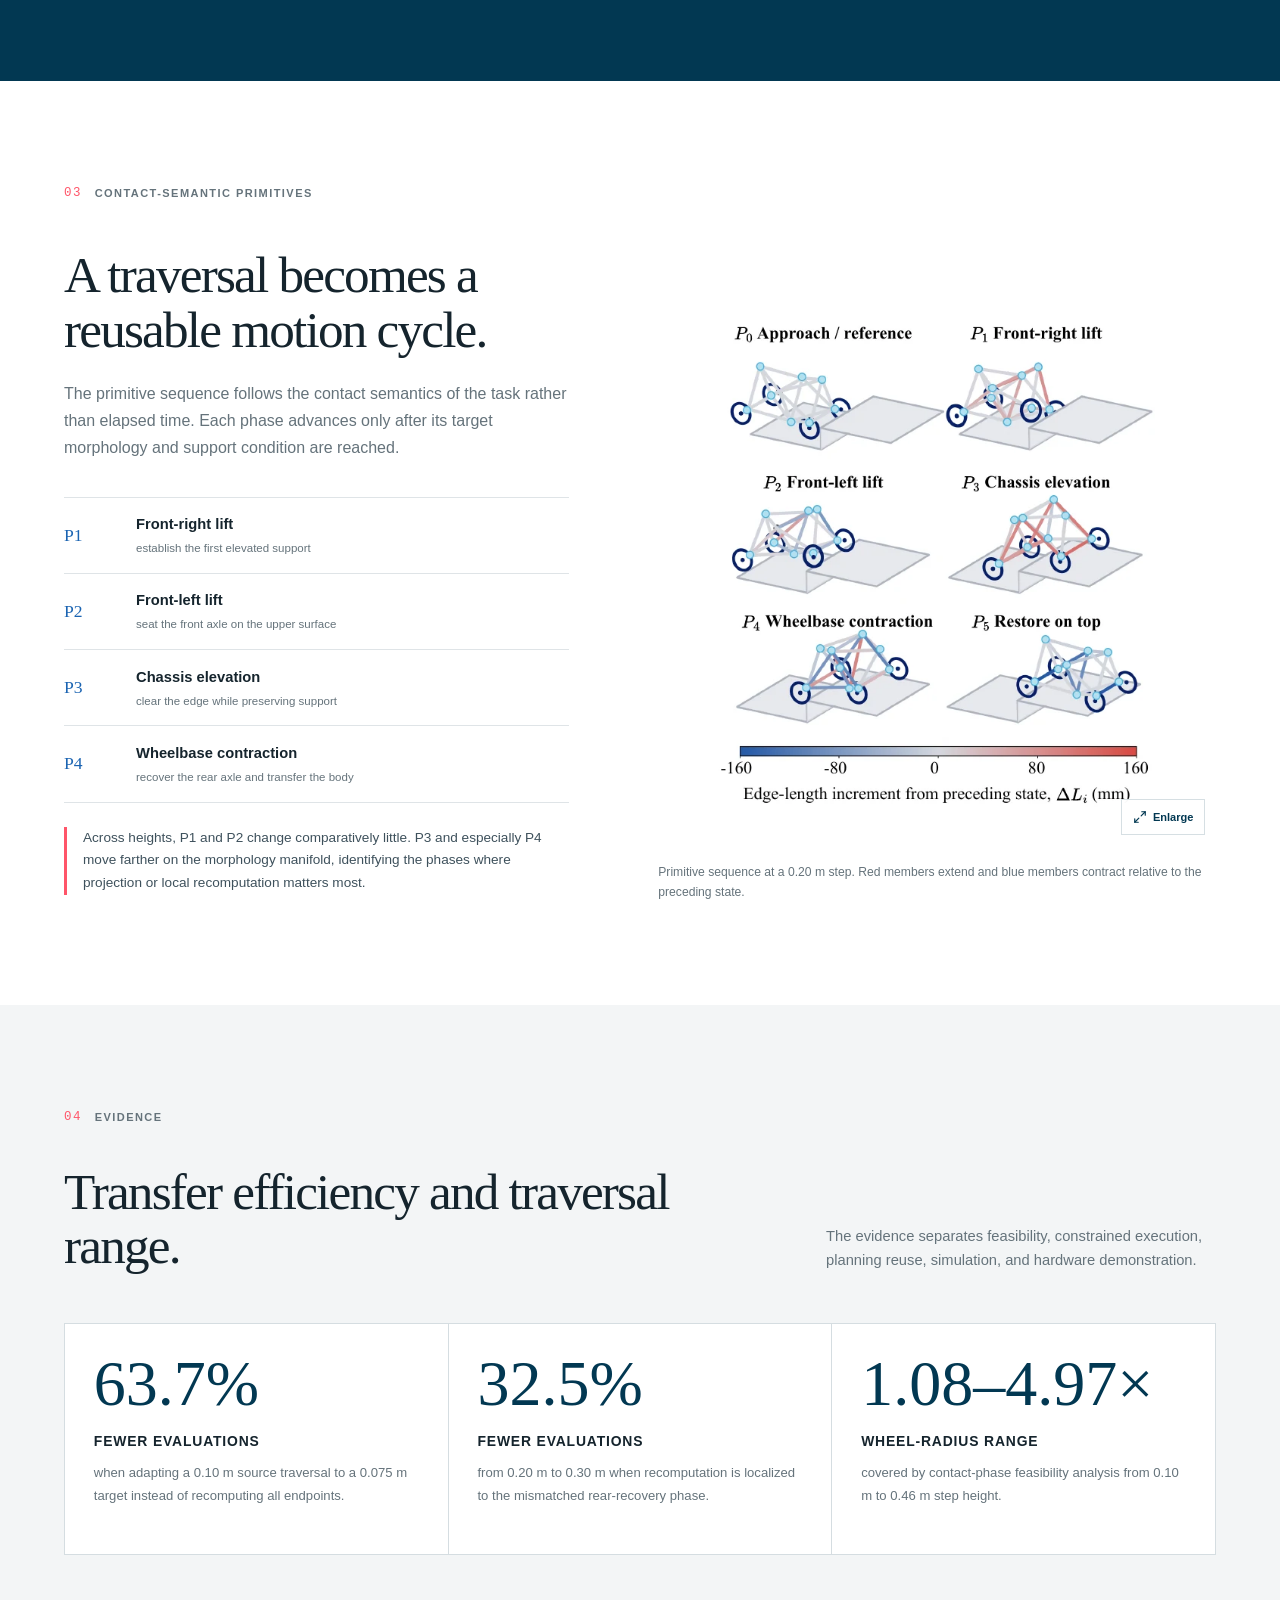
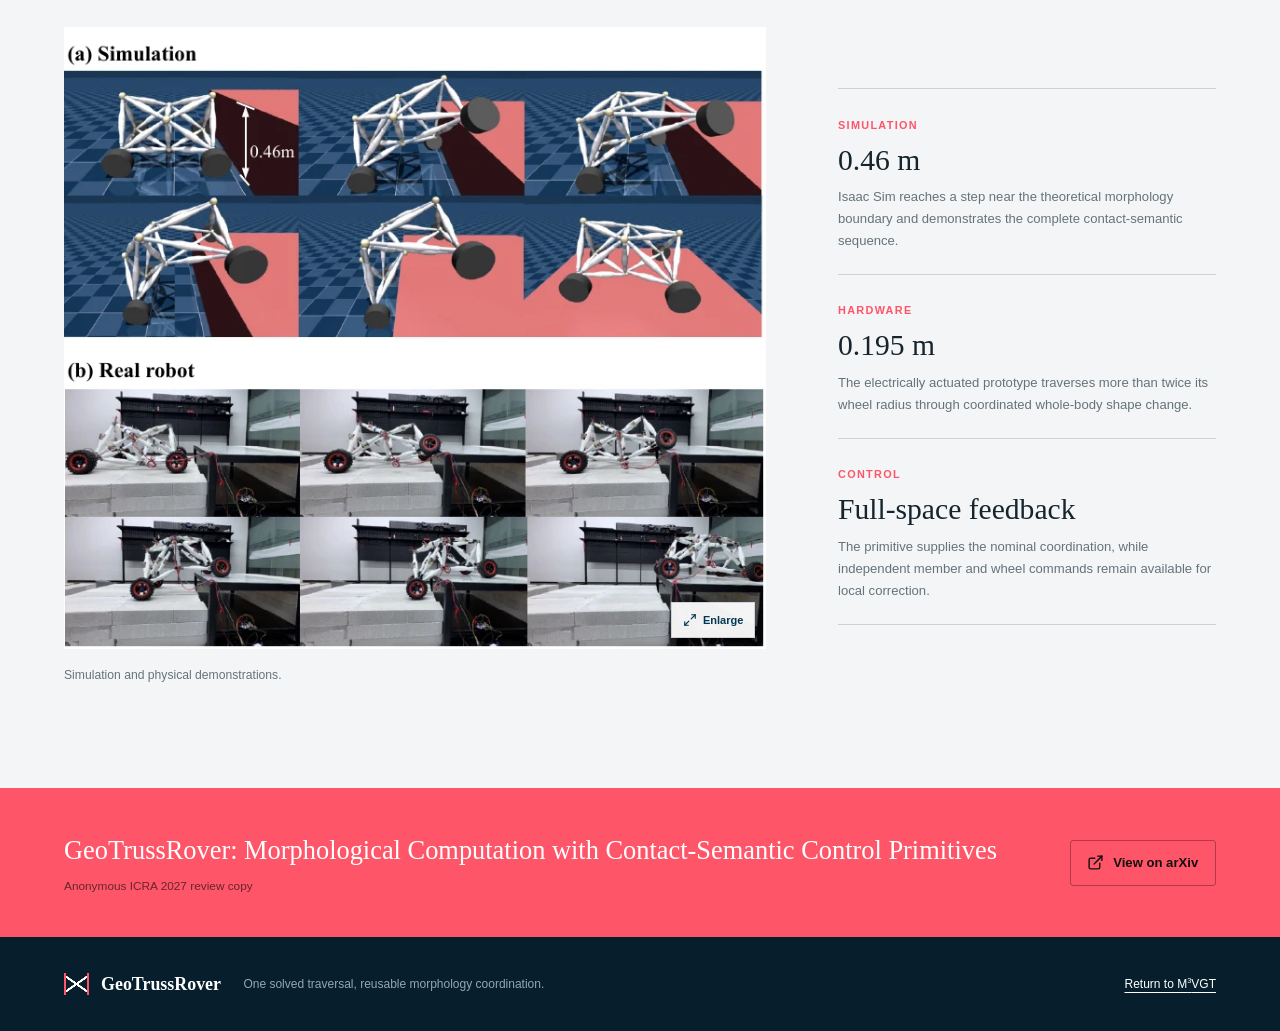
==== commit 9a9b0ba1: "Link paper to arXiv" ====
--- a/geotrussrover/index.html
+++ b/geotrussrover/index.html
@@ -37,7 +37,7 @@
         <p class="review-note">Anonymous review copy</p>
         <div class="hero-actions">
           <a class="button primary" href="#video"><i data-lucide="play" aria-hidden="true"></i> Watch the video</a>
-          <a class="button secondary" href="assets/docs/GeoTrussRover.pdf"><i data-lucide="file-text" aria-hidden="true"></i> Read the paper</a>
+          <a class="button secondary" href="https://arxiv.org/abs/2609.11361" target="_blank" rel="noopener"><i data-lucide="external-link" aria-hidden="true"></i> Read on arXiv</a>
         </div>
       </div>
 
@@ -148,7 +148,7 @@
         <p>GeoTrussRover: Morphological Computation with Contact-Semantic Control Primitives</p>
         <span>Anonymous ICRA 2027 review copy</span>
       </div>
-      <a class="button paper-button" href="assets/docs/GeoTrussRover.pdf"><i data-lucide="download" aria-hidden="true"></i> Download PDF</a>
+      <a class="button paper-button" href="https://arxiv.org/abs/2609.11361" target="_blank" rel="noopener"><i data-lucide="external-link" aria-hidden="true"></i> View on arXiv</a>
     </section>
   </main>
 
